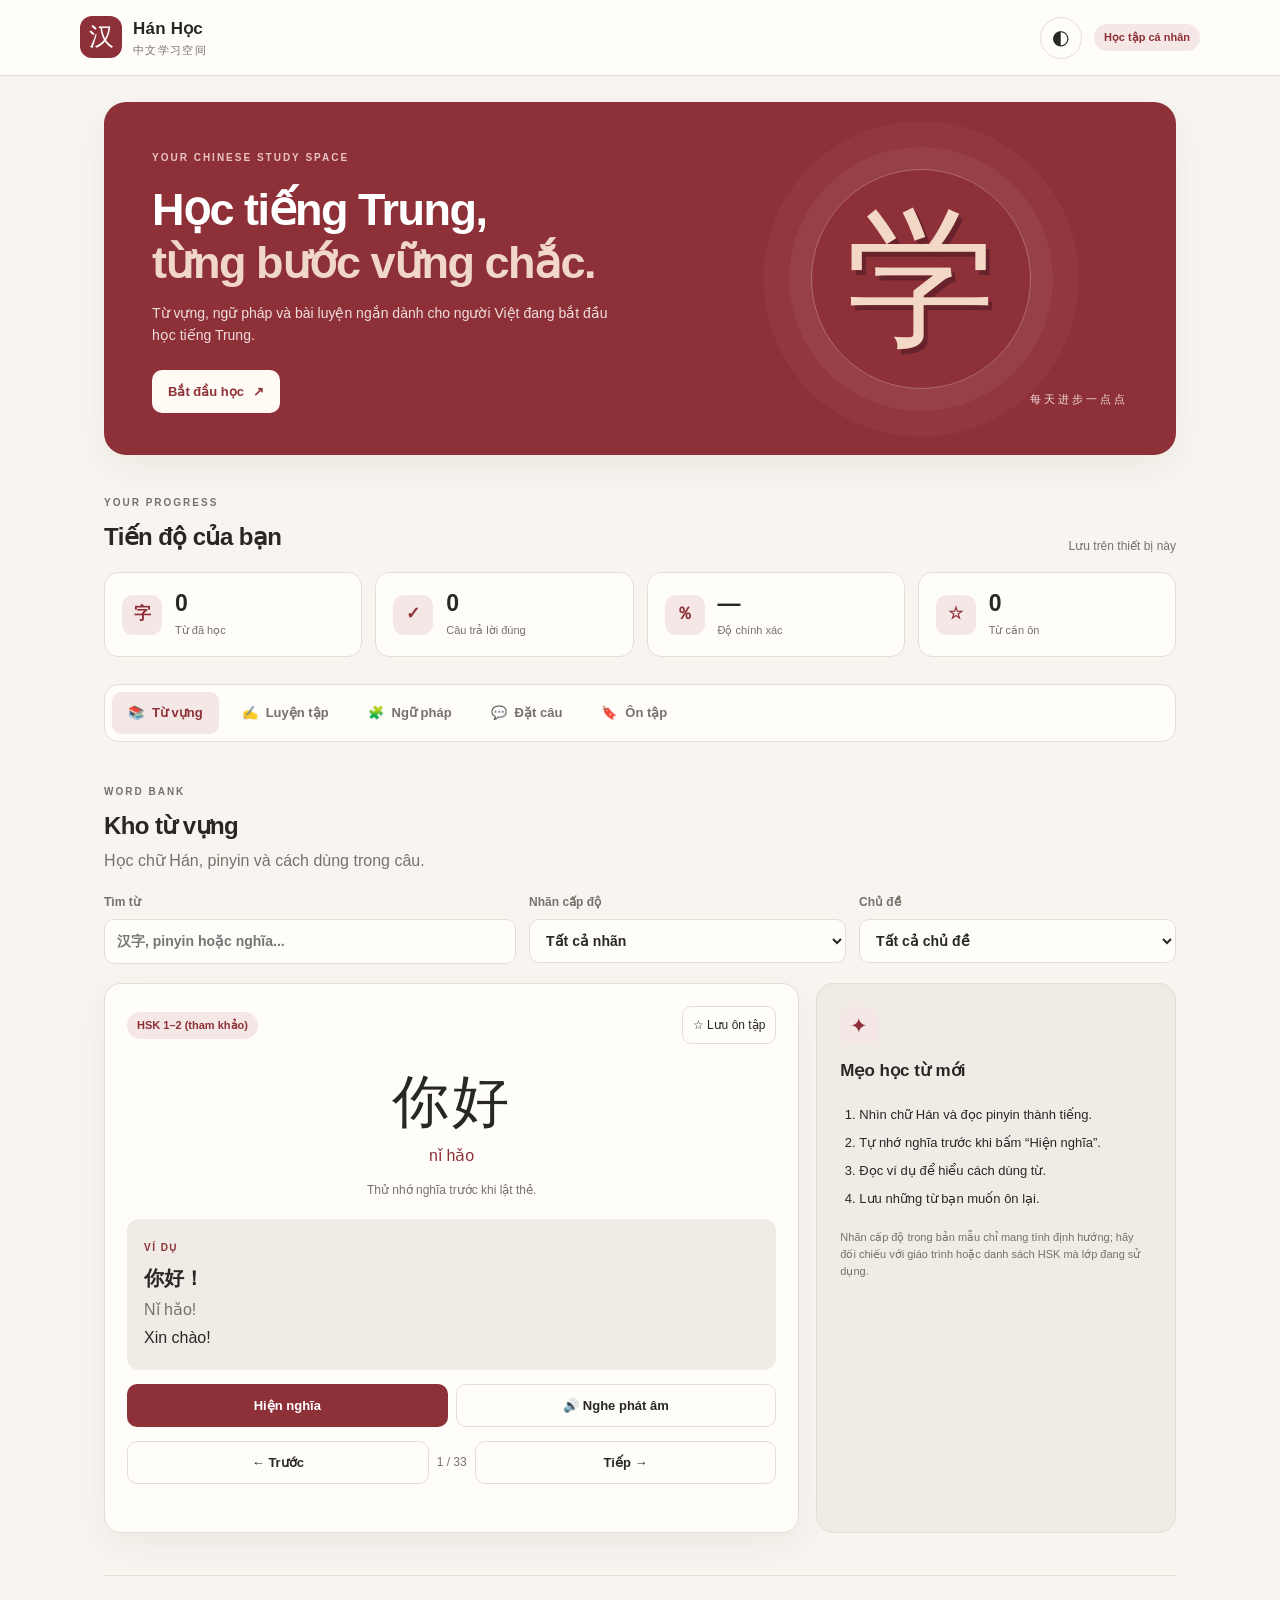
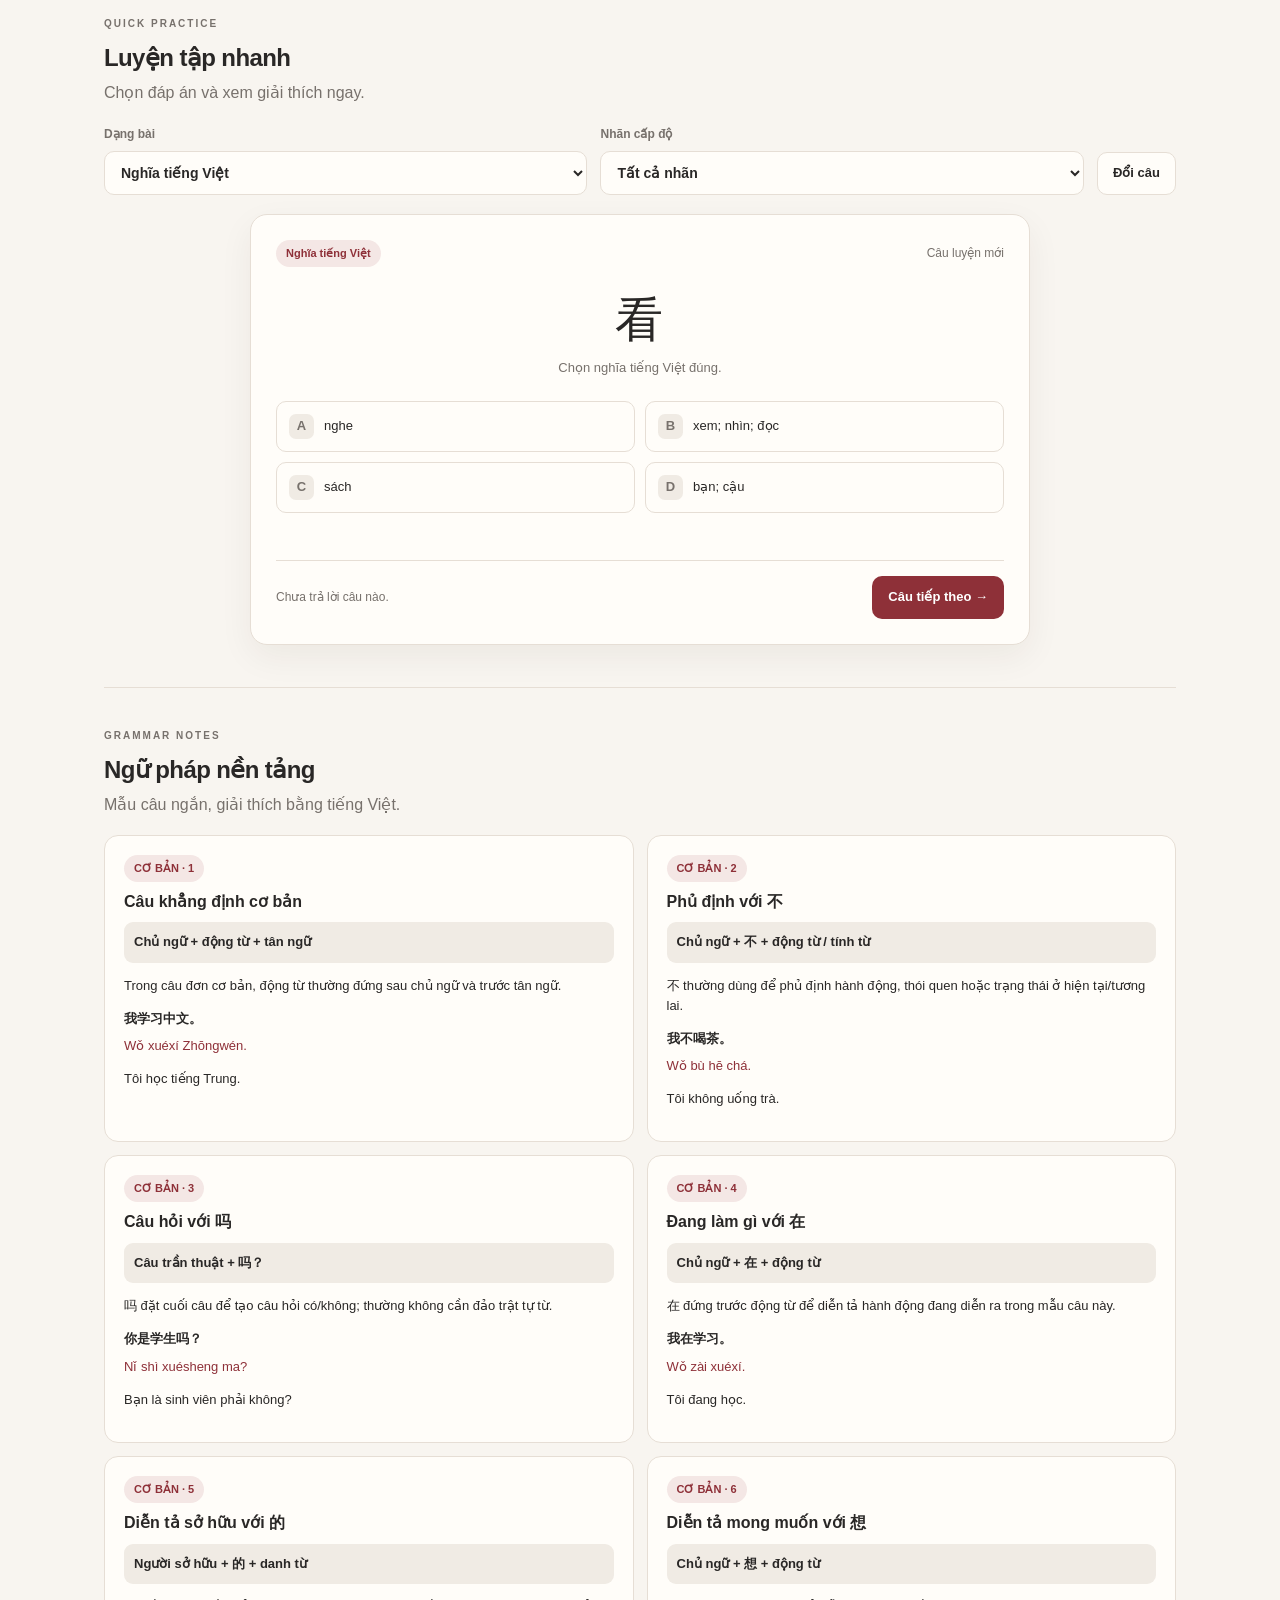
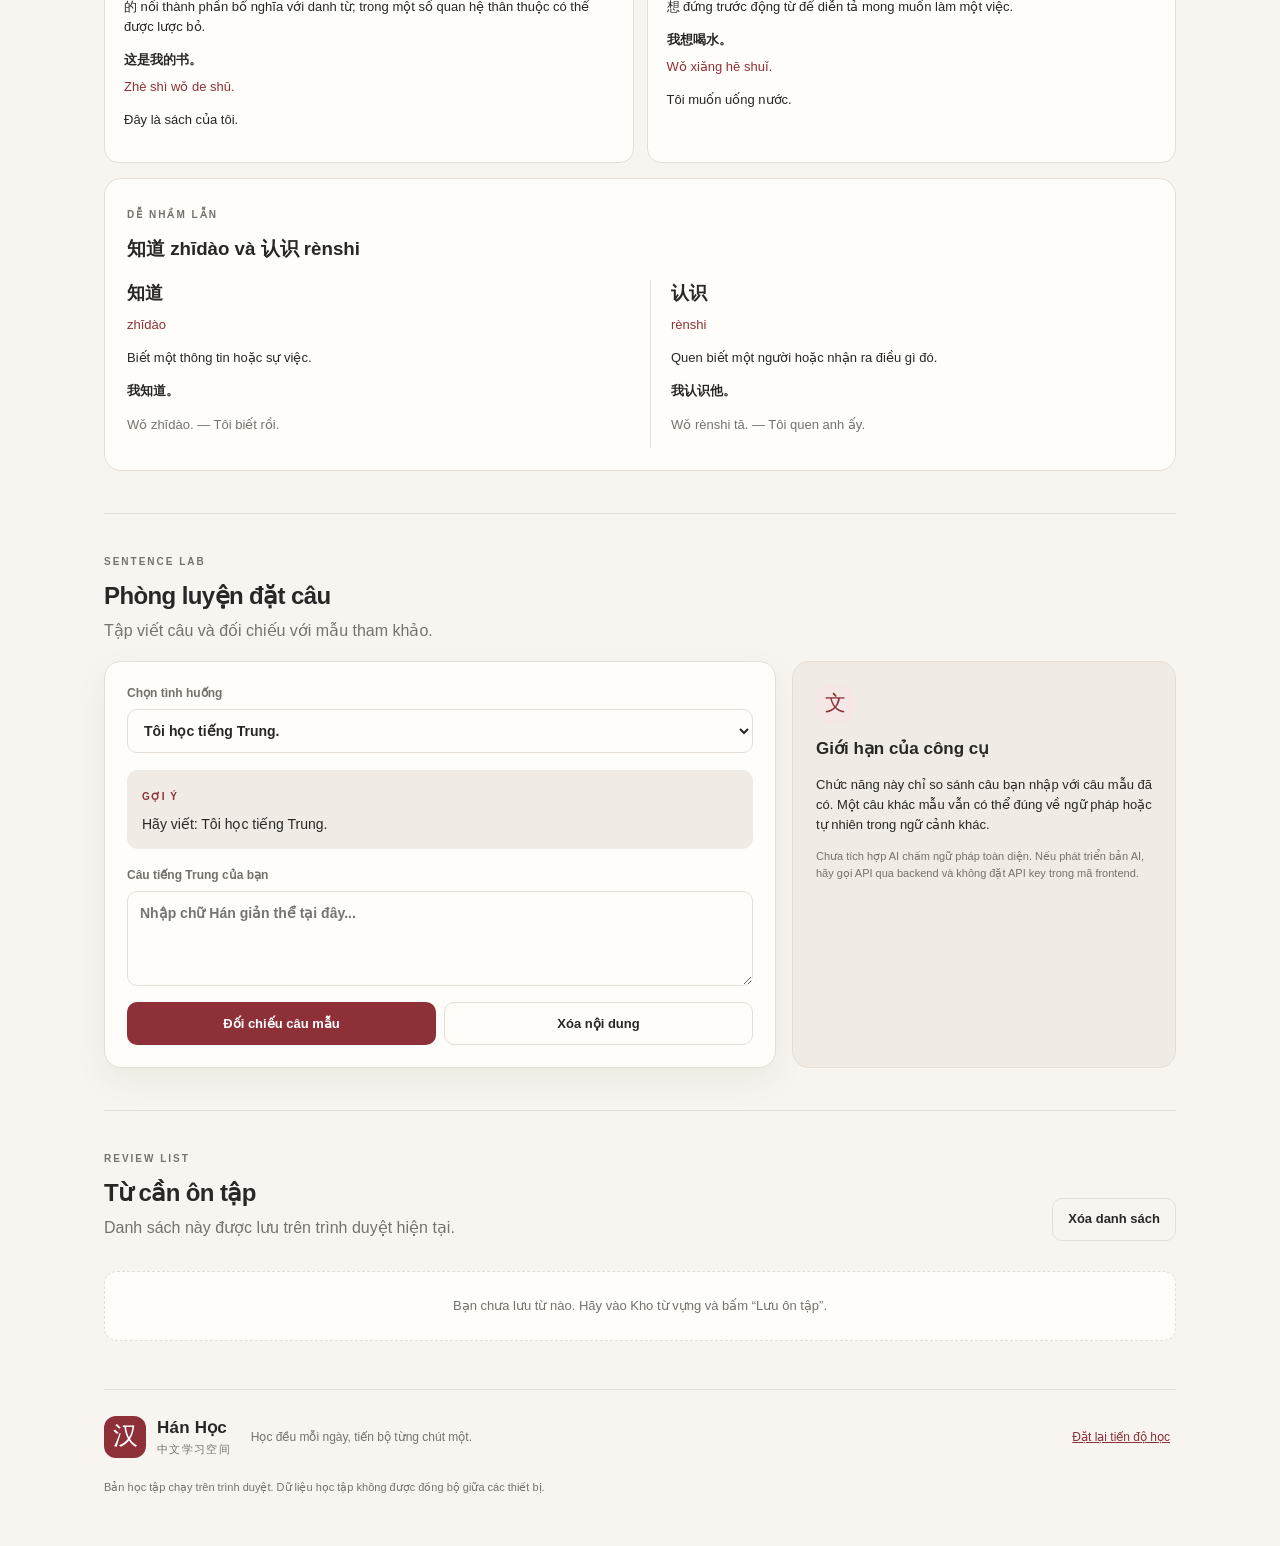
==== index.html @ ebfc836d "Add files via upload" ====
<!doctype html>
<html lang="vi">
<head>
  <meta charset="utf-8">
  <meta name="viewport" content="width=device-width, initial-scale=1">
  <meta name="theme-color" content="#8e3038">
  <meta name="description" content="Hán Học — công cụ học tiếng Trung cho người Việt: từ vựng, ngữ pháp, luyện tập và ôn tập.">
  <title>Hán Học — 汉学</title>
  <link rel="stylesheet" href="style.css">
  <script src="data.js" defer></script>
  <script src="script.js" defer></script>
</head>
<body>
  <header class="topbar">
    <a class="brand" href="#home" aria-label="Hán Học - trang chủ">
      <span class="brand-mark">汉</span><span><strong>Hán Học</strong><small>中文学习空间</small></span>
    </a>
    <div class="top-actions">
      <button id="themeToggle" class="icon-button" type="button" aria-label="Bật hoặc tắt giao diện tối">◐</button>
      <span class="local-badge">Học tập cá nhân</span>
    </div>
  </header>

  <main class="container">
    <section id="home" class="hero">
      <div class="hero-copy">
        <span class="eyebrow">YOUR CHINESE STUDY SPACE</span>
        <h1>Học tiếng Trung,<br><em>từng bước vững chắc.</em></h1>
        <p>Từ vựng, ngữ pháp và bài luyện ngắn dành cho người Việt đang bắt đầu học tiếng Trung.</p>
        <a class="button button-light" href="#vocabulary">Bắt đầu học <span aria-hidden="true">↗</span></a>
      </div>
      <div class="hero-art" aria-hidden="true">
        <span class="art-circle"></span><span class="art-hanzi">学</span>
        <span class="art-caption">每天进步一点点</span>
      </div>
    </section>

    <section class="progress-section" aria-labelledby="progressTitle">
      <div class="section-heading">
        <div><span class="eyebrow">YOUR PROGRESS</span><h2 id="progressTitle">Tiến độ của bạn</h2></div>
        <span class="muted small">Lưu trên thiết bị này</span>
      </div>
      <div class="stats-grid">
        <article class="stat-card"><span class="stat-icon">字</span><div><strong id="statLearned">0</strong><span>Từ đã học</span></div></article>
        <article class="stat-card"><span class="stat-icon">✓</span><div><strong id="statCorrect">0</strong><span>Câu trả lời đúng</span></div></article>
        <article class="stat-card"><span class="stat-icon">％</span><div><strong id="statAccuracy">—</strong><span>Độ chính xác</span></div></article>
        <article class="stat-card"><span class="stat-icon">☆</span><div><strong id="statSaved">0</strong><span>Từ cần ôn</span></div></article>
      </div>
    </section>

    <nav class="main-nav" aria-label="Các chức năng học tập">
      <a href="#vocabulary" class="nav-link active" data-section="vocabulary">📚 <span>Từ vựng</span></a>
      <a href="#practice" class="nav-link" data-section="practice">✍️ <span>Luyện tập</span></a>
      <a href="#grammar" class="nav-link" data-section="grammar">🧩 <span>Ngữ pháp</span></a>
      <a href="#sentence" class="nav-link" data-section="sentence">💬 <span>Đặt câu</span></a>
      <a href="#review" class="nav-link" data-section="review">🔖 <span>Ôn tập</span></a>
    </nav>

    <section id="vocabulary" class="content-section">
      <div class="section-heading">
        <div><span class="eyebrow">WORD BANK</span><h2>Kho từ vựng</h2><p class="muted">Học chữ Hán, pinyin và cách dùng trong câu.</p></div>
      </div>
      <div class="filter-row">
        <label class="field-label">Tìm từ<input id="wordSearch" type="search" placeholder="汉字, pinyin hoặc nghĩa..." autocomplete="off"></label>
        <label class="field-label">Nhãn cấp độ<select id="levelFilter"><option value="all">Tất cả nhãn</option><option value="HSK 1–2 (tham khảo)">HSK 1–2 (tham khảo)</option><option value="Từ bổ sung">Từ bổ sung</option></select></label>
        <label class="field-label">Chủ đề<select id="topicFilter"><option value="all">Tất cả chủ đề</option><option value="greeting">Chào hỏi</option><option value="people">Con người</option><option value="study">Học tập</option><option value="time">Thời gian</option><option value="verb">Động từ</option><option value="daily">Sinh hoạt</option></select></label>
      </div>
      <div class="word-layout">
        <article class="word-card" id="wordCard" aria-live="polite">
          <div class="word-card-top"><span class="tag" id="wordLevel">HSK 1–2 (tham khảo)</span><button id="saveWord" class="save-button" type="button" aria-pressed="false">☆ Lưu ôn tập</button></div>
          <div class="word-face"><div class="hanzi" id="wordHanzi">你好</div><div class="pinyin" id="wordPinyin">nǐ hǎo</div><p class="word-meaning hidden" id="wordMeaning">Xin chào</p><p class="reveal-hint" id="revealHint">Thử nhớ nghĩa trước khi lật thẻ.</p></div>
          <div class="example-box"><span class="example-label">VÍ DỤ</span><p class="example-hanzi" id="exampleHanzi">你好！</p><p class="muted" id="examplePinyin">Nǐ hǎo!</p><p id="exampleTranslation">Xin chào!</p></div>
          <div class="card-actions"><button id="revealWord" class="button button-primary" type="button">Hiện nghĩa</button><button id="speakWord" class="button button-secondary" type="button">🔊 Nghe phát âm</button></div>
          <div class="card-actions"><button id="prevWord" class="button button-quiet" type="button">← Trước</button><span id="wordCounter" class="muted small">1 / 1</span><button id="nextWord" class="button button-quiet" type="button">Tiếp →</button></div>
          <p id="wordStatus" class="status-message" role="status"></p>
        </article>
        <aside class="side-note">
          <span class="note-icon">✦</span><h3>Mẹo học từ mới</h3>
          <ol><li>Nhìn chữ Hán và đọc pinyin thành tiếng.</li><li>Tự nhớ nghĩa trước khi bấm “Hiện nghĩa”.</li><li>Đọc ví dụ để hiểu cách dùng từ.</li><li>Lưu những từ bạn muốn ôn lại.</li></ol>
          <p class="muted small">Nhãn cấp độ trong bản mẫu chỉ mang tính định hướng; hãy đối chiếu với giáo trình hoặc danh sách HSK mà lớp đang sử dụng.</p>
        </aside>
      </div>
      <p id="emptyWords" class="empty-state hidden">Không tìm thấy từ phù hợp. Hãy thử từ khóa hoặc bộ lọc khác.</p>
    </section>

    <section id="practice" class="content-section section-divider">
      <div class="section-heading"><div><span class="eyebrow">QUICK PRACTICE</span><h2>Luyện tập nhanh</h2><p class="muted">Chọn đáp án và xem giải thích ngay.</p></div></div>
      <div class="practice-toolbar">
        <label class="field-label">Dạng bài<select id="quizType"><option value="meaning">Nghĩa tiếng Việt</option><option value="pinyin">Pinyin</option><option value="sentence">Hoàn thành câu</option></select></label>
        <label class="field-label">Nhãn cấp độ<select id="quizLevel"><option value="all">Tất cả nhãn</option><option value="HSK 1–2 (tham khảo)">HSK 1–2 (tham khảo)</option><option value="Từ bổ sung">Từ bổ sung</option></select></label>
        <button id="newQuiz" type="button" class="button button-secondary">Đổi câu</button>
      </div>
      <article class="quiz-card">
        <div class="quiz-meta"><span class="tag" id="quizTag">Từ vựng</span><span id="quizNumber" class="muted small">Câu mới</span></div>
        <div id="quizPrompt" class="quiz-prompt"><div class="hanzi">谢谢</div><p>Chọn nghĩa đúng.</p></div>
        <div id="quizOptions" class="quiz-options"></div>
        <div id="quizFeedback" class="feedback" role="status" aria-live="polite"></div>
        <div class="quiz-footer"><span id="quizScore" class="muted small">Chưa trả lời câu nào.</span><button id="nextQuiz" class="button button-primary" type="button" disabled>Câu tiếp theo →</button></div>
      </article>
    </section>

    <section id="grammar" class="content-section section-divider">
      <div class="section-heading"><div><span class="eyebrow">GRAMMAR NOTES</span><h2>Ngữ pháp nền tảng</h2><p class="muted">Mẫu câu ngắn, giải thích bằng tiếng Việt.</p></div></div>
      <div id="grammarList" class="grammar-grid"></div>
      <article class="compare-card"><span class="eyebrow">DỄ NHẦM LẪN</span><h3>知道 zhīdào và 认识 rènshi</h3><div class="compare-grid"><div><strong>知道</strong><p class="pinyin">zhīdào</p><p>Biết một thông tin hoặc sự việc.</p><p class="example-hanzi">我知道。</p><p class="muted">Wǒ zhīdào. — Tôi biết rồi.</p></div><div><strong>认识</strong><p class="pinyin">rènshi</p><p>Quen biết một người hoặc nhận ra điều gì đó.</p><p class="example-hanzi">我认识他。</p><p class="muted">Wǒ rènshi tā. — Tôi quen anh ấy.</p></div></div></article>
    </section>

    <section id="sentence" class="content-section section-divider">
      <div class="section-heading"><div><span class="eyebrow">SENTENCE LAB</span><h2>Phòng luyện đặt câu</h2><p class="muted">Tập viết câu và đối chiếu với mẫu tham khảo.</p></div></div>
      <div class="sentence-layout">
        <article class="sentence-card">
          <label class="field-label">Chọn tình huống<select id="sentencePattern"><option value="study">Tôi học tiếng Trung.</option><option value="like">Tôi thích uống trà.</option><option value="question">Bạn là sinh viên phải không?</option><option value="negative">Tôi không uống cà phê.</option><option value="custom">Tự đặt câu</option></select></label>
          <div class="prompt-box"><span class="example-label">GỢI Ý</span><p id="sentencePrompt">Hãy viết: Tôi học tiếng Trung.</p></div>
          <label class="field-label">Câu tiếng Trung của bạn<textarea id="sentenceInput" rows="3" placeholder="Nhập chữ Hán giản thể tại đây..."></textarea></label>
          <div class="card-actions"><button id="checkSentence" class="button button-primary" type="button">Đối chiếu câu mẫu</button><button id="clearSentence" class="button button-quiet" type="button">Xóa nội dung</button></div>
          <div id="sentenceResult" class="result-box" role="status" aria-live="polite"></div>
        </article>
        <aside class="side-note"><span class="note-icon">文</span><h3>Giới hạn của công cụ</h3><p>Chức năng này chỉ so sánh câu bạn nhập với câu mẫu đã có. Một câu khác mẫu vẫn có thể đúng về ngữ pháp hoặc tự nhiên trong ngữ cảnh khác.</p><p class="muted small">Chưa tích hợp AI chấm ngữ pháp toàn diện. Nếu phát triển bản AI, hãy gọi API qua backend và không đặt API key trong mã frontend.</p></aside>
      </div>
    </section>

    <section id="review" class="content-section section-divider">
      <div class="section-heading"><div><span class="eyebrow">REVIEW LIST</span><h2>Từ cần ôn tập</h2><p class="muted">Danh sách này được lưu trên trình duyệt hiện tại.</p></div><button id="clearSaved" class="button button-quiet" type="button">Xóa danh sách</button></div>
      <div id="reviewList" class="review-list"></div>
      <p id="reviewEmpty" class="empty-state">Bạn chưa lưu từ nào. Hãy vào Kho từ vựng và bấm “Lưu ôn tập”.</p>
    </section>

    <footer class="footer"><a class="brand footer-brand" href="#home"><span class="brand-mark">汉</span><span><strong>Hán Học</strong><small>中文学习空间</small></span></a><p>Học đều mỗi ngày, tiến bộ từng chút một.</p><button id="resetProgress" class="text-button" type="button">Đặt lại tiến độ học</button><p class="tiny muted">Bản học tập chạy trên trình duyệt. Dữ liệu học tập không được đồng bộ giữa các thiết bị.</p></footer>
  </main>
  <div id="toast" class="toast" role="status" aria-live="polite"></div>
</body>
</html>
---- style.css ----
:root{--bg:#f8f5f0;--surface:#fffdf9;--surface-2:#f0ebe4;--text:#292726;--muted:#77716c;--line:#e6ded5;--red:#8e3038;--red-dark:#70232b;--red-soft:#f4e7e5;--green:#28774a;--shadow:0 12px 34px rgba(55,35,25,.06)}
*{box-sizing:border-box}html{scroll-behavior:smooth;scroll-padding-top:90px}body{margin:0;background:var(--bg);color:var(--text);font-family:Inter,-apple-system,BlinkMacSystemFont,"Segoe UI","Noto Sans",Arial,sans-serif;line-height:1.55}button,input,select,textarea{font:inherit}button,a,select{touch-action:manipulation}a{color:inherit;text-decoration:none}button{cursor:pointer}button:focus-visible,a:focus-visible,input:focus-visible,select:focus-visible,textarea:focus-visible{outline:3px solid #bd777b;outline-offset:2px}.topbar{height:76px;display:flex;align-items:center;justify-content:space-between;padding:0 max(22px,calc((100% - 1120px)/2));border-bottom:1px solid var(--line);background:var(--surface)}.brand{display:flex;align-items:center;gap:11px}.brand-mark{display:grid;place-items:center;width:42px;height:42px;background:var(--red);color:#fff;border-radius:12px;font-size:25px;font-family:"Noto Serif SC",serif}.brand strong,.brand small{display:block}.brand strong{font-size:17px;letter-spacing:.2px}.brand small{font-size:11px;color:var(--muted);letter-spacing:1.3px}.top-actions{display:flex;align-items:center;gap:12px}.icon-button{border:1px solid var(--line);background:var(--surface);border-radius:50%;width:42px;height:42px;font-size:20px;color:var(--text)}.local-badge,.tag{display:inline-flex;align-items:center;border-radius:999px;padding:5px 10px;font-size:11px;background:var(--red-soft);color:var(--red);font-weight:650}.container{max-width:1120px;margin:auto;padding:26px 24px 50px}.hero{min-height:310px;display:grid;grid-template-columns:1.15fr .85fr;overflow:hidden;position:relative;background:var(--red);color:#fff;border-radius:22px;padding:42px 48px;box-shadow:var(--shadow)}.eyebrow{font-size:10px;letter-spacing:2px;font-weight:750;color:var(--muted)}.hero .eyebrow{color:#e8c5c4}.hero h1{font-size:clamp(30px,4vw,45px);line-height:1.18;letter-spacing:-1.5px;margin:14px 0}.hero h1 em{font-style:normal;color:#f1d7c9}.hero-copy>p{max-width:480px;color:#f0dedd;font-size:14px;margin:0 0 24px}.button{display:inline-flex;align-items:center;justify-content:center;gap:9px;min-height:43px;border:1px solid transparent;border-radius:10px;padding:10px 15px;font-size:13px;font-weight:700;transition:transform .15s,background .15s}.button:active{transform:scale(.98)}.button-light{background:#fffaf4;color:var(--red)}.button-primary{background:var(--red);color:white}.button-primary:hover{background:var(--red-dark)}.button-secondary{background:var(--surface);border-color:var(--line);color:var(--text)}.button-quiet{background:transparent;border-color:var(--line);color:var(--text)}.hero-art{display:flex;align-items:center;justify-content:center;position:relative;min-height:210px}.art-circle{position:absolute;width:220px;height:220px;border:1px solid #ffffff4a;border-radius:50%;box-shadow:0 0 0 22px #ffffff0b,0 0 0 48px #ffffff08}.art-hanzi{position:relative;font-family:"Noto Serif SC","Songti SC",serif;font-size:150px;color:#f3d8c6;line-height:1;text-shadow:4px 5px 0 #68222b}.art-caption{position:absolute;bottom:5px;right:0;font-size:11px;letter-spacing:3px;color:#f0dedd}.progress-section{margin:34px 0 27px}.section-heading{display:flex;justify-content:space-between;align-items:end;gap:16px;margin-bottom:17px}.section-heading h2{font-size:24px;letter-spacing:-.6px;margin:4px 0 0}.section-heading p{margin:5px 0 0}.muted{color:var(--muted)}.small{font-size:12px}.stats-grid{display:grid;grid-template-columns:repeat(4,minmax(0,1fr));gap:13px}.stat-card{display:flex;align-items:center;gap:13px;padding:17px;border:1px solid var(--line);border-radius:14px;background:var(--surface)}.stat-icon{width:40px;height:40px;display:grid;place-items:center;background:var(--red-soft);color:var(--red);border-radius:11px;font-weight:800;font-size:17px}.stat-card strong,.stat-card span:not(.stat-icon){display:block}.stat-card strong{font-size:23px;line-height:1.2}.stat-card div span{font-size:11px;color:var(--muted);margin-top:4px}.main-nav{display:flex;gap:7px;padding:7px;border:1px solid var(--line);border-radius:14px;background:var(--surface);overflow-x:auto;margin:27px 0 36px}.nav-link{display:flex;align-items:center;gap:8px;white-space:nowrap;padding:11px 16px;border-radius:9px;color:var(--muted);font-size:13px;font-weight:650}.nav-link.active,.nav-link:hover{background:var(--red-soft);color:var(--red)}.content-section{scroll-margin-top:22px}.filter-row,.practice-toolbar{display:grid;grid-template-columns:1.3fr 1fr 1fr;gap:13px;margin:19px 0}.field-label{display:flex;flex-direction:column;gap:7px;font-size:12px;font-weight:700;color:var(--muted);min-width:0}.field-label input,.field-label select,.field-label textarea{width:100%;min-width:0;border:1px solid var(--line);border-radius:10px;padding:11px 12px;background:var(--surface);color:var(--text);font-size:14px}.field-label input,.field-label select{min-height:44px}.word-layout{display:grid;grid-template-columns:minmax(0,1.45fr) minmax(240px,.75fr);gap:17px;align-items:stretch}.word-card,.quiz-card,.sentence-card,.side-note,.compare-card{background:var(--surface);border:1px solid var(--line);border-radius:17px;padding:22px;box-shadow:var(--shadow)}.word-card-top{display:flex;align-items:center;justify-content:space-between;gap:10px}.save-button{border:1px solid var(--line);border-radius:9px;padding:8px 10px;background:var(--surface);color:var(--text);font-size:12px;min-height:38px}.save-button.saved{color:var(--red);background:var(--red-soft);border-color:#e2c1c1}.word-face{text-align:center;padding:22px 0 19px}.hanzi{font-family:"Noto Serif SC","Songti SC","SimSun",serif;font-size:57px;line-height:1.25;letter-spacing:3px}.pinyin{color:var(--red);font-size:16px;margin:7px 0}.word-meaning{font-size:17px;font-weight:750;margin:13px 0 5px}.reveal-hint{font-size:12px;color:var(--muted);margin:12px 0 0}.hidden{display:none!important}.example-box{padding:15px 17px;background:var(--surface-2);border-radius:12px}.example-label{font-size:10px;letter-spacing:1.5px;font-weight:800;color:var(--red)}.example-box p{margin:4px 0}.example-hanzi{font-family:"Noto Serif SC","Songti SC","SimSun",serif;font-size:20px;font-weight:650}.card-actions{display:flex;align-items:center;justify-content:space-between;gap:8px;margin-top:14px}.card-actions .button{flex:1}.card-actions .muted{flex:0 0 auto}.status-message{font-size:12px;color:var(--muted);min-height:16px;margin:10px 0 0}.side-note{box-shadow:none;background:var(--surface-2);padding:23px}.note-icon{display:grid;place-items:center;width:38px;height:38px;border-radius:12px;background:var(--red-soft);color:var(--red);font-size:21px}.side-note h3{margin:13px 0 8px;font-size:17px}.side-note p,.side-note li{font-size:13px}.side-note ol{padding-left:19px}.side-note li{padding:4px 0}.side-note .small{font-size:11px}.empty-state{padding:24px;text-align:center;color:var(--muted);background:var(--surface);border:1px dashed var(--line);border-radius:13px;font-size:13px}.section-divider{border-top:1px solid var(--line);padding-top:34px;margin-top:42px}.practice-toolbar{grid-template-columns:1fr 1fr auto;align-items:end}.quiz-card{max-width:780px;margin:0 auto;padding:25px}.quiz-meta{display:flex;justify-content:space-between;align-items:center}.quiz-prompt{text-align:center;padding:23px 0 15px}.quiz-prompt .hanzi{font-size:48px}.quiz-prompt p{margin:8px 0;color:var(--muted);font-size:13px}.quiz-options{display:grid;grid-template-columns:1fr 1fr;gap:10px}.option-button{display:flex;align-items:center;gap:10px;text-align:left;min-height:50px;padding:12px;border:1px solid var(--line);border-radius:10px;background:var(--surface);color:var(--text);font-size:13px}.option-letter{display:grid;place-items:center;width:25px;height:25px;border-radius:7px;background:var(--surface-2);font-weight:800;color:var(--muted);flex-shrink:0}.option-button.correct{border-color:var(--green);background:#e8f3eb;color:var(--green)}.option-button.incorrect{border-color:#b64a4a;background:#f8e9e7;color:#9d3232}.option-button:disabled{cursor:default}.feedback{min-height:23px;font-size:13px;margin-top:14px}.feedback.good{color:var(--green)}.feedback.bad{color:#a33a3a}.quiz-footer{display:flex;align-items:center;justify-content:space-between;gap:10px;border-top:1px solid var(--line);padding-top:15px;margin-top:10px}.grammar-grid{display:grid;grid-template-columns:repeat(2,minmax(0,1fr));gap:13px}.grammar-card{padding:19px;border:1px solid var(--line);border-radius:14px;background:var(--surface)}.grammar-card h3{margin:8px 0;font-size:16px}.grammar-card .formula{background:var(--surface-2);padding:10px;border-radius:9px;font-size:13px;font-weight:700}.grammar-card p{font-size:13px}.grammar-card .example-hanzi{margin-bottom:0}.compare-card{margin-top:15px;box-shadow:none}.compare-card h3{margin:8px 0 17px}.compare-grid{display:grid;grid-template-columns:1fr 1fr;gap:20px}.compare-grid>div+div{border-left:1px solid var(--line);padding-left:20px}.compare-grid strong{font-size:18px}.compare-grid p{font-size:13px}.sentence-layout{display:grid;grid-template-columns:minmax(0,1.4fr) minmax(230px,.8fr);gap:16px}.sentence-card .field-label{margin-bottom:16px}.sentence-card textarea{resize:vertical;min-height:95px}.prompt-box{padding:13px 15px;border-radius:11px;background:var(--surface-2);margin:17px 0}.prompt-box p{margin:6px 0 0;font-size:14px}.result-box{margin-top:14px;font-size:13px;line-height:1.7}.result-box:empty{display:none}.review-list{display:grid;gap:10px}.review-item{display:flex;align-items:center;justify-content:space-between;gap:12px;padding:15px 17px;border:1px solid var(--line);border-radius:12px;background:var(--surface)}.review-item .hanzi-small{font-family:"Noto Serif SC","Songti SC",serif;font-size:25px}.review-item .muted{font-size:12px}.review-actions{display:flex;gap:7px;flex-shrink:0}.mini-button{border:1px solid var(--line);border-radius:8px;padding:8px 10px;background:var(--surface);color:var(--text);font-size:12px;min-height:38px}.footer{margin-top:48px;padding-top:25px;border-top:1px solid var(--line);display:flex;align-items:center;gap:20px;flex-wrap:wrap}.footer>p{font-size:12px;color:var(--muted);margin:0}.footer .tiny{flex-basis:100%;font-size:11px}.text-button{border:0;background:transparent;color:var(--red);font-size:12px;text-decoration:underline;margin-left:auto}.toast{position:fixed;bottom:20px;left:50%;transform:translate(-50%,20px);opacity:0;pointer-events:none;background:#292726;color:white;padding:11px 16px;border-radius:10px;font-size:13px;transition:.2s;max-width:calc(100% - 28px);z-index:10}.toast.show{opacity:1;transform:translate(-50%,0)}body.dark{--bg:#1b1a19;--surface:#252321;--surface-2:#302d2a;--text:#f4eee8;--muted:#b8ada4;--line:#403a36;--red-soft:#492d30;--shadow:0 12px 34px #0002}body.dark .option-button.correct{background:#203c2b}body.dark .option-button.incorrect{background:#482729}
@media(max-width:760px){.topbar{height:67px;padding:0 17px}.local-badge{display:none}.container{padding:17px 15px 35px}.hero{padding:29px 24px;grid-template-columns:1fr;min-height:auto}.hero h1{font-size:35px}.hero-art{min-height:150px;margin-top:8px}.art-circle{width:140px;height:140px}.art-hanzi{font-size:105px}.art-caption{bottom:0;right:10px}.stats-grid{grid-template-columns:repeat(2,minmax(0,1fr));gap:9px}.stat-card{padding:12px;gap:9px}.stat-icon{width:34px;height:34px}.stat-card strong{font-size:20px}.nav-link{padding:10px 12px}.word-layout,.sentence-layout{grid-template-columns:1fr}.filter-row{grid-template-columns:1fr 1fr}.filter-row .field-label:first-child{grid-column:1/-1}.practice-toolbar{grid-template-columns:1fr 1fr}.practice-toolbar .button{grid-column:1/-1}.word-card,.quiz-card,.sentence-card{padding:17px}.side-note{padding:18px}.section-heading h2{font-size:22px}.grammar-grid{grid-template-columns:1fr}.compare-grid{gap:13px}.compare-grid>div+div{padding-left:13px}.footer{gap:13px}.footer>p{flex-basis:100%}.text-button{margin-left:0}}@media(max-width:390px){.hero{padding:25px 19px}.hero h1{font-size:31px}.filter-row{grid-template-columns:1fr}.filter-row .field-label:first-child{grid-column:auto}.quiz-options{grid-template-columns:1fr}.hanzi{font-size:49px}.word-card-top{align-items:flex-start}.save-button{font-size:11px;padding:7px}.compare-grid{grid-template-columns:1fr}.compare-grid>div+div{border-left:0;border-top:1px solid var(--line);padding:13px 0 0}.card-actions{gap:6px}.card-actions .button{padding:9px 8px;font-size:12px}.review-item{align-items:flex-start}.review-actions{flex-direction:column}}@media(prefers-reduced-motion:reduce){html{scroll-behavior:auto}*,*::before,*::after{transition:none!important}}
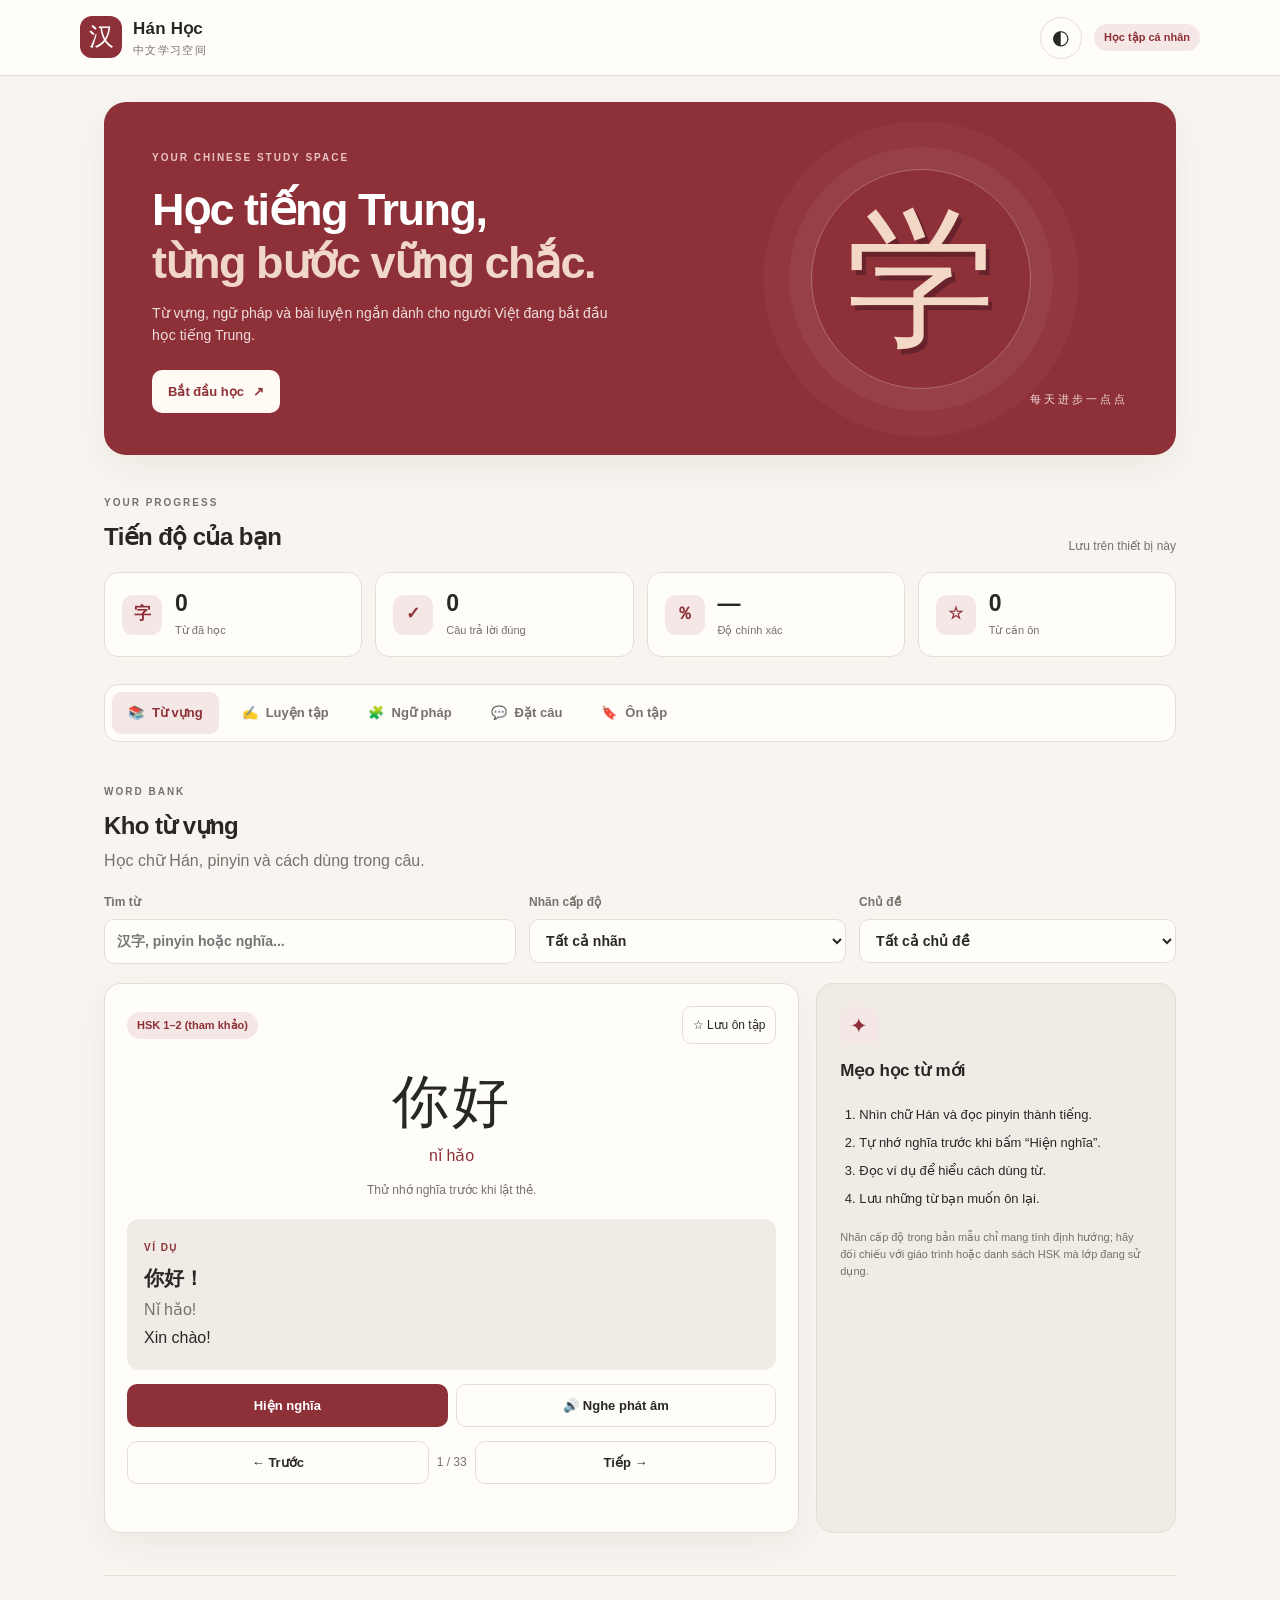
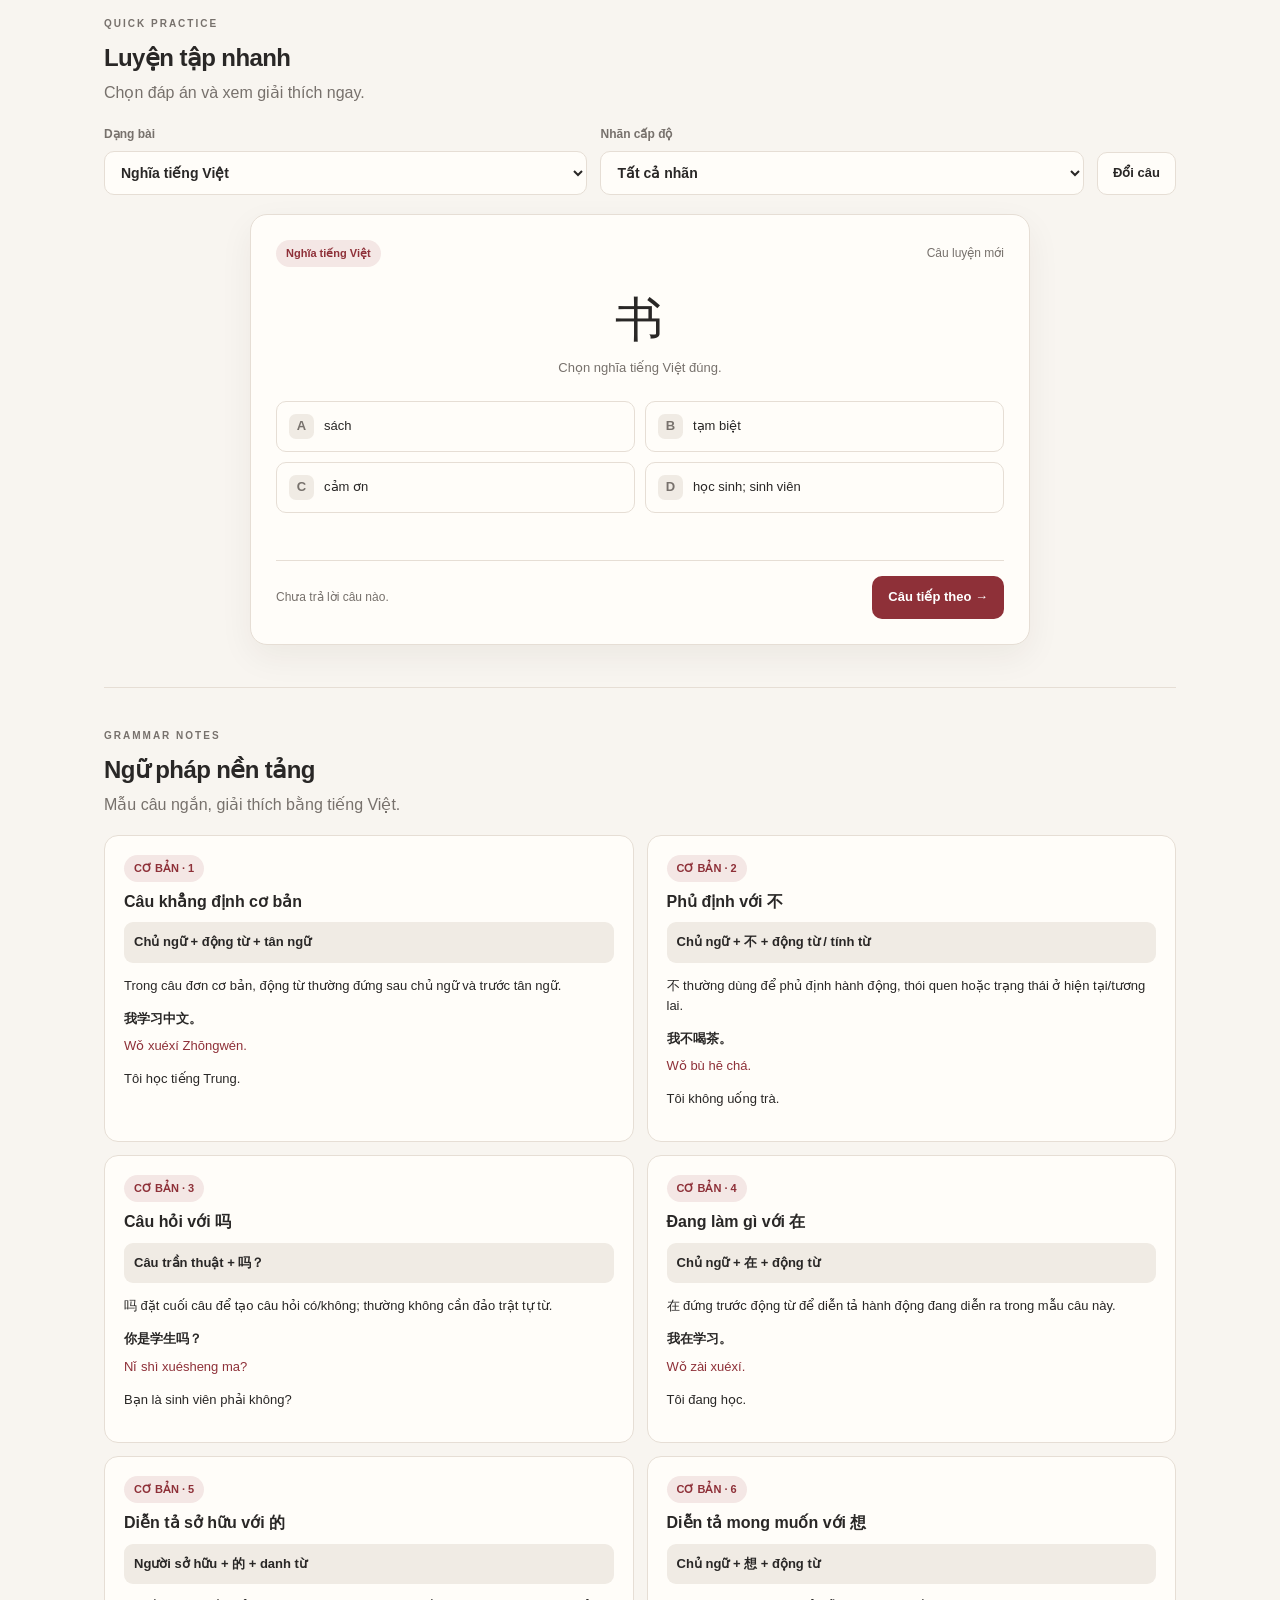
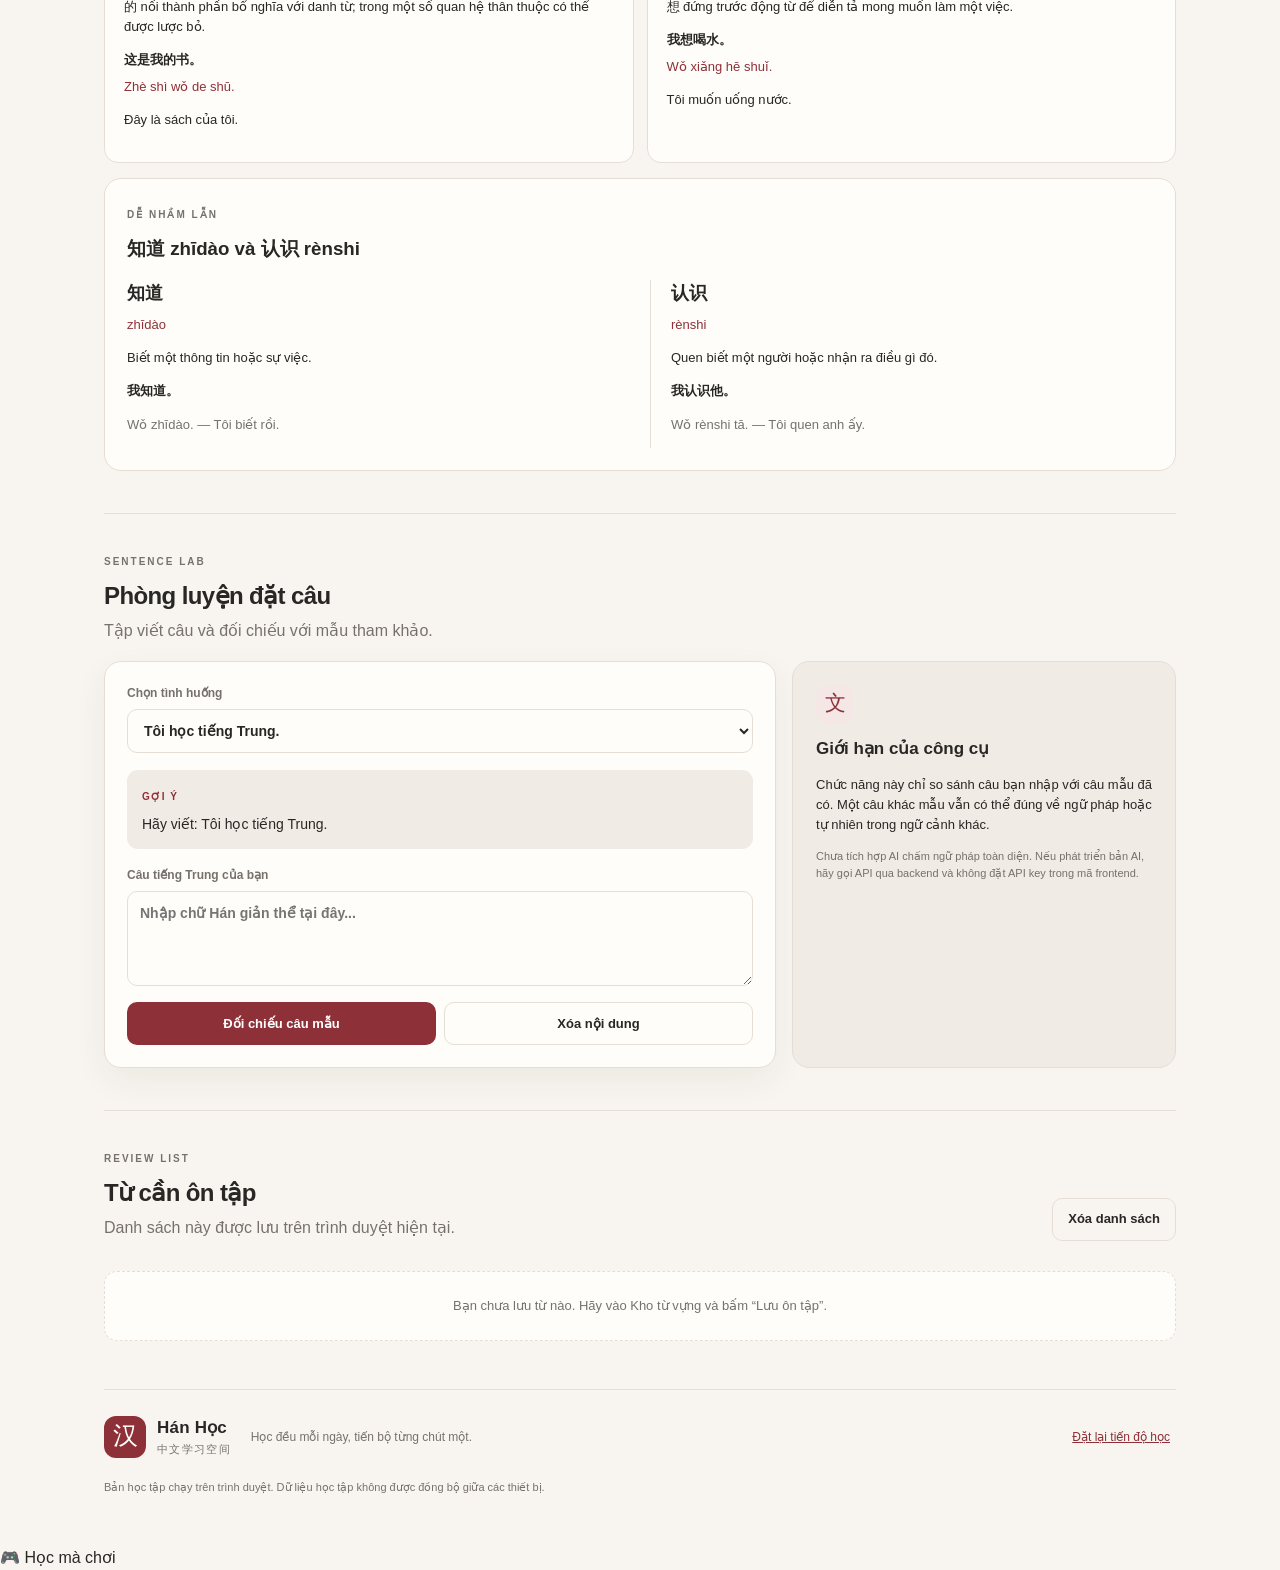
==== commit a5dc0fb1: "Add link to game page in index.html" ====
--- a/index.html
+++ b/index.html
@@ -128,5 +128,6 @@
     <footer class="footer"><a class="brand footer-brand" href="#home"><span class="brand-mark">汉</span><span><strong>Hán Học</strong><small>中文学习空间</small></span></a><p>Học đều mỗi ngày, tiến bộ từng chút một.</p><button id="resetProgress" class="text-button" type="button">Đặt lại tiến độ học</button><p class="tiny muted">Bản học tập chạy trên trình duyệt. Dữ liệu học tập không được đồng bộ giữa các thiết bị.</p></footer>
   </main>
   <div id="toast" class="toast" role="status" aria-live="polite"></div>
+  <a href="./tro-choi.html">🎮 Học mà chơi</a>
 </body>
 </html>
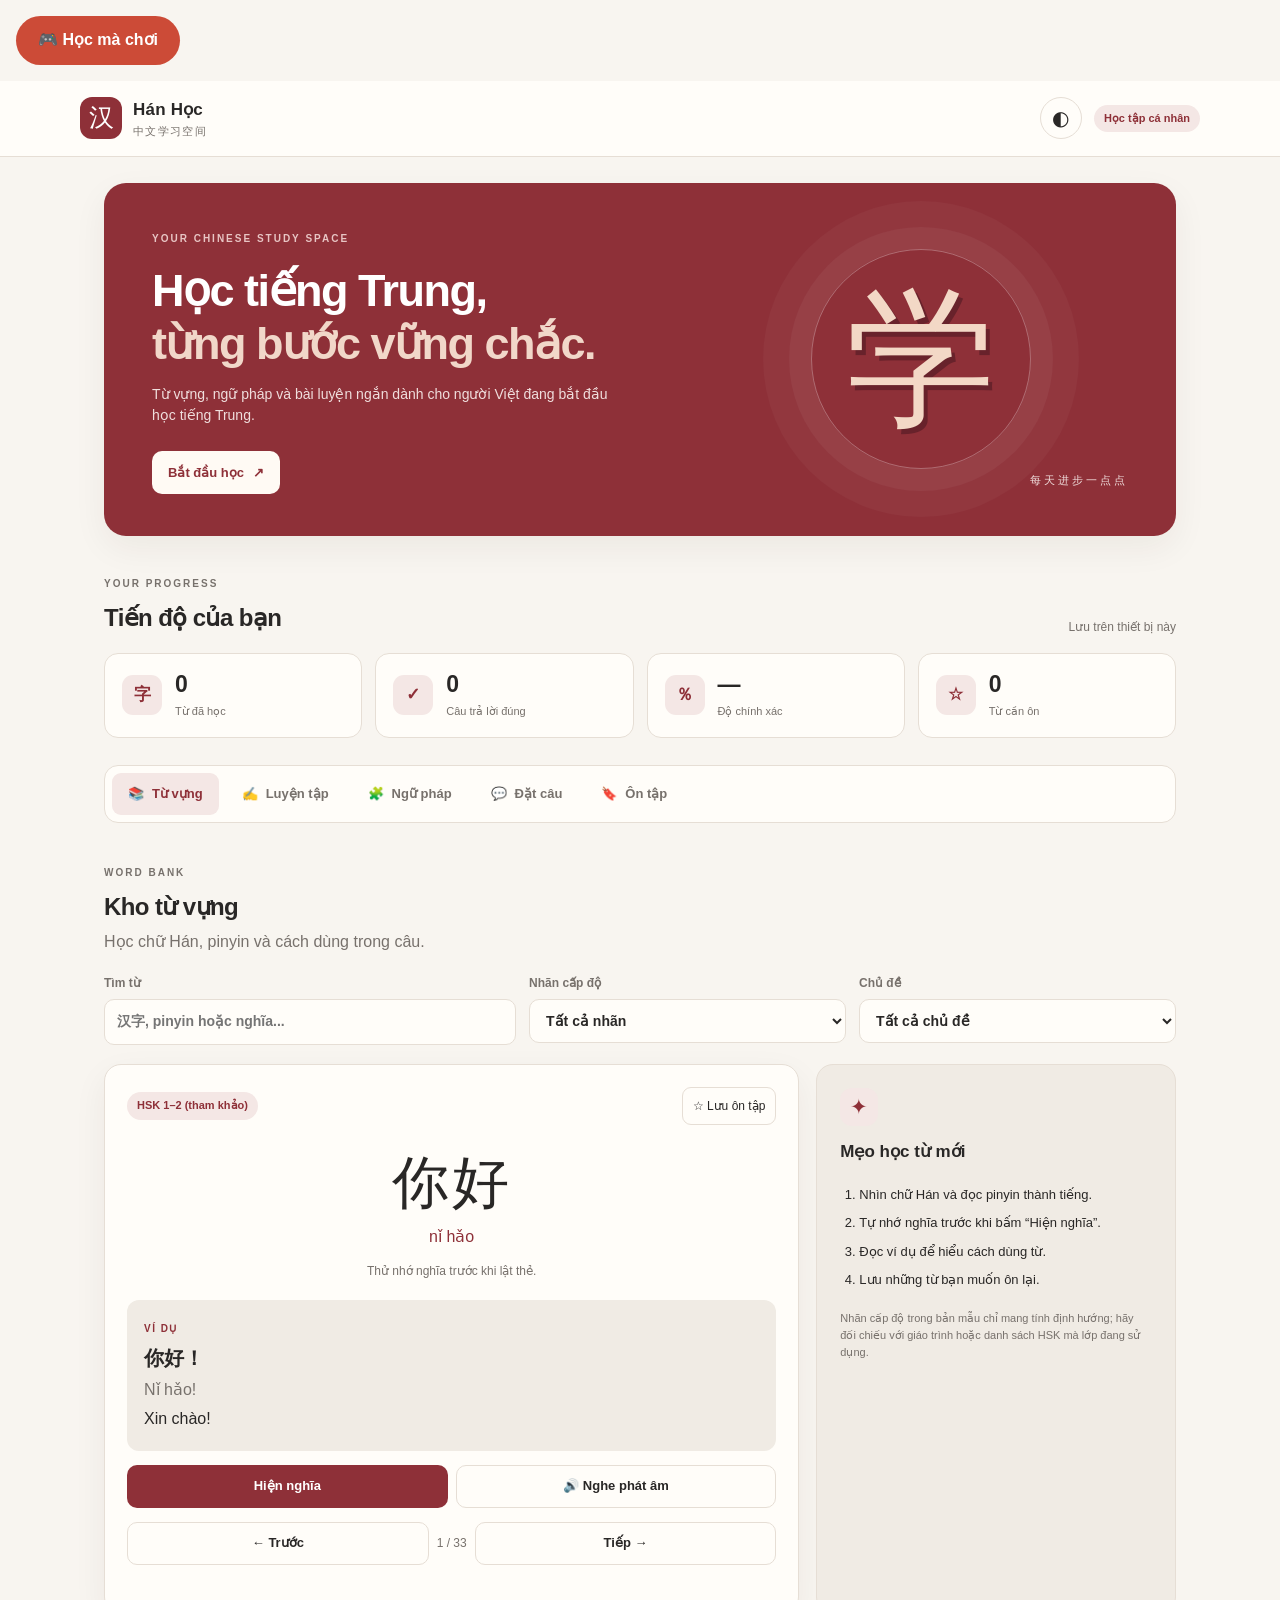
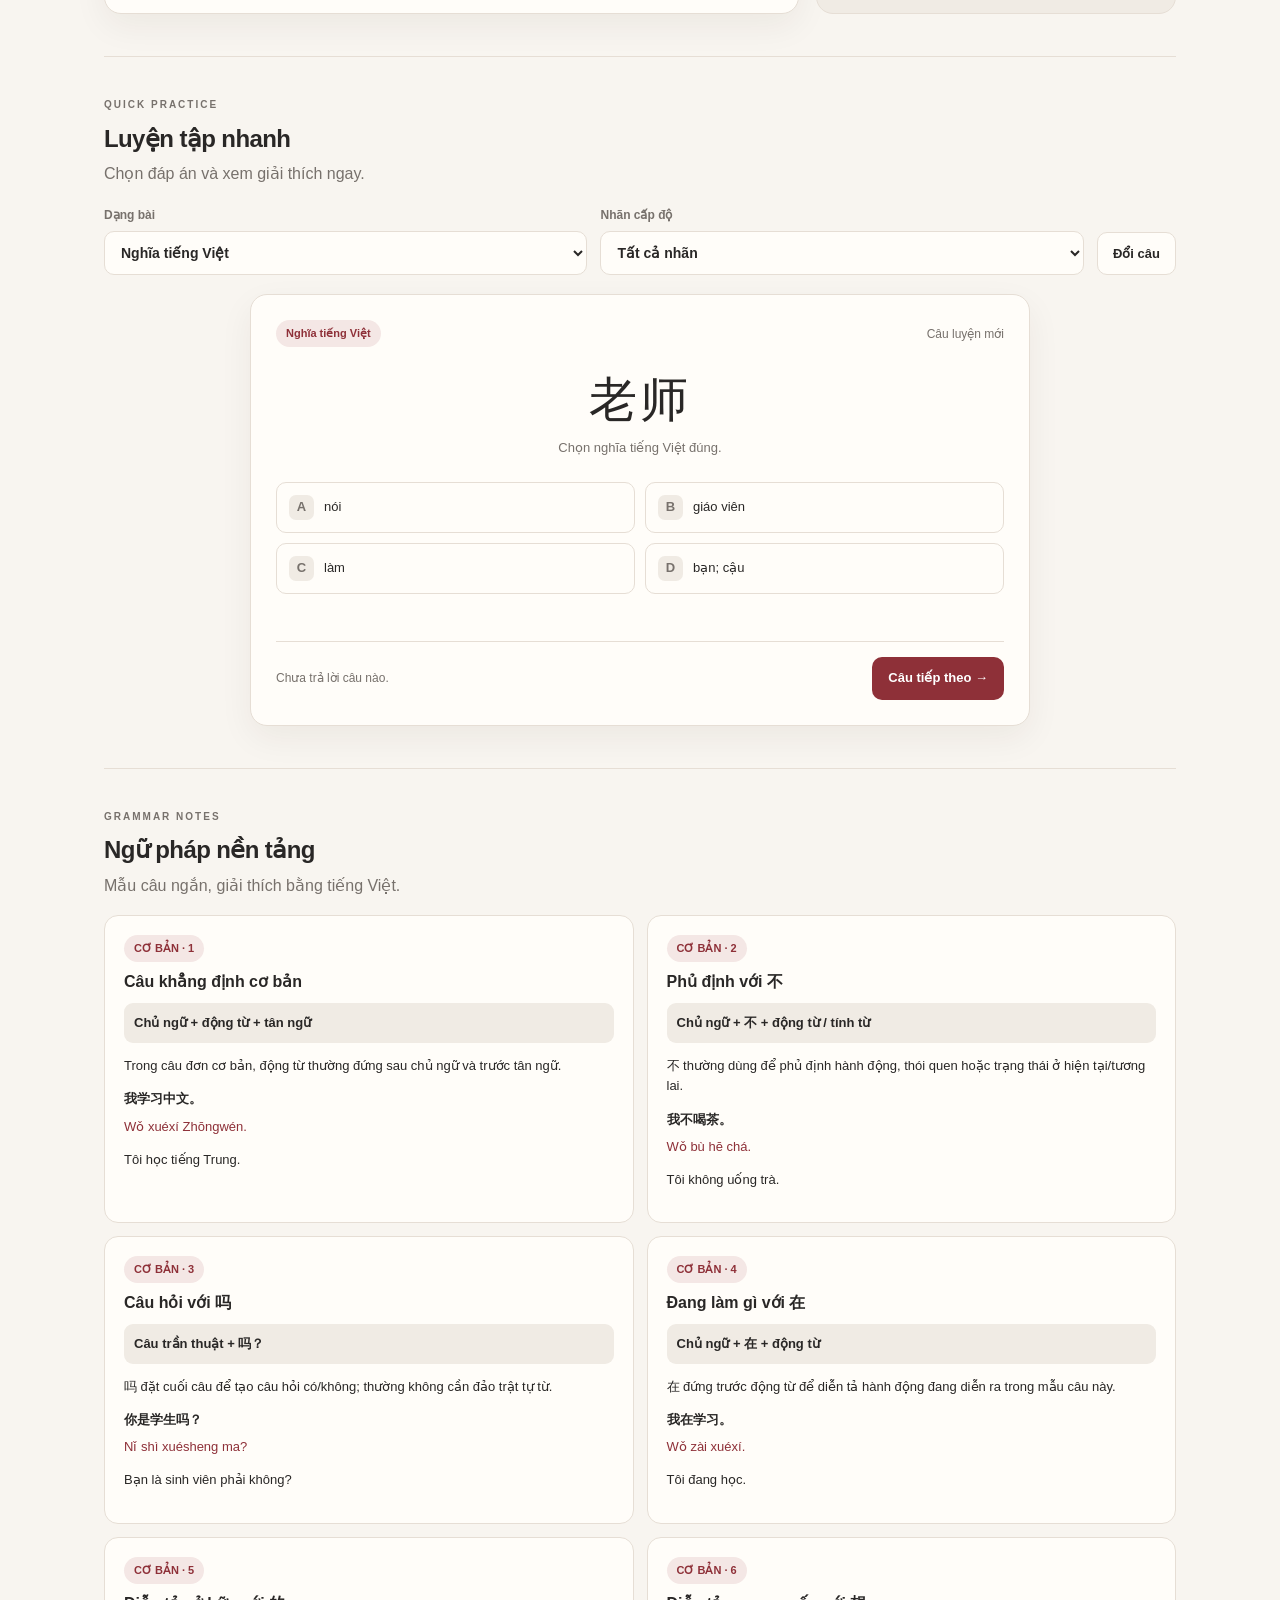
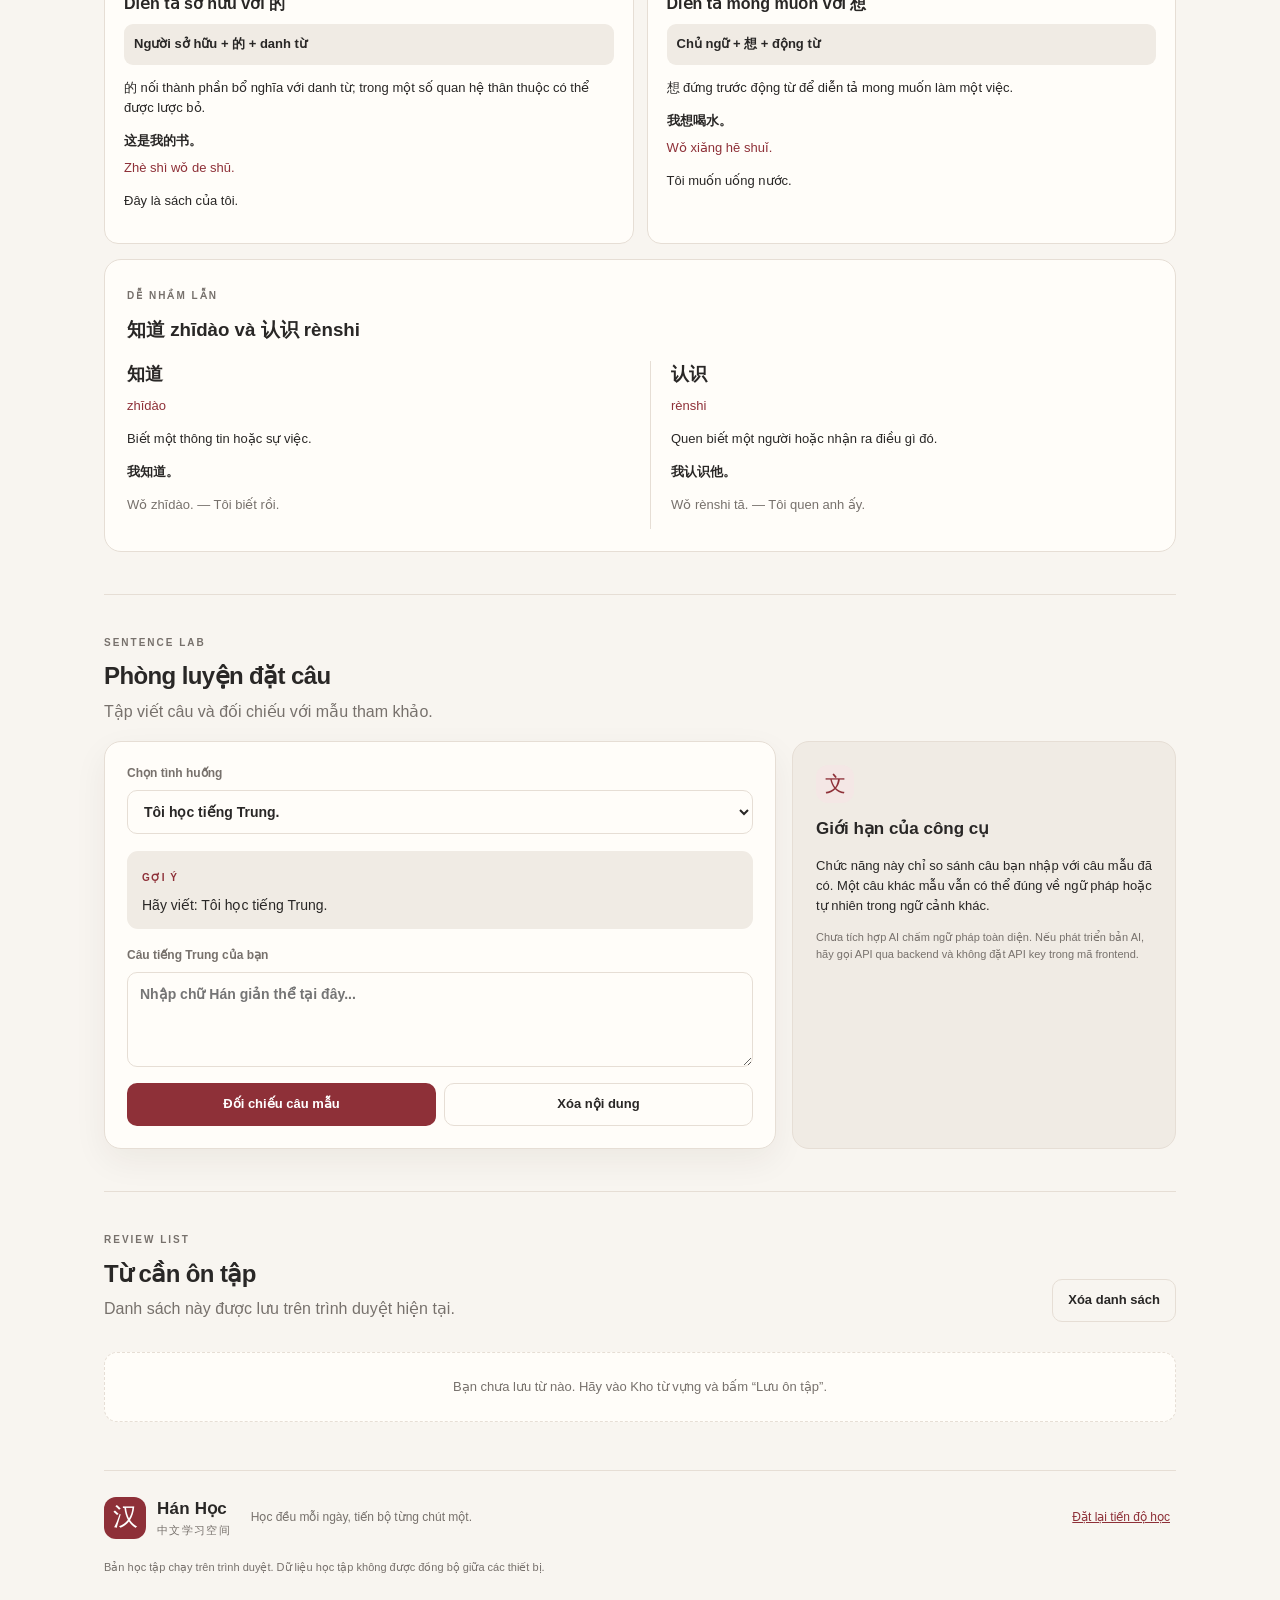
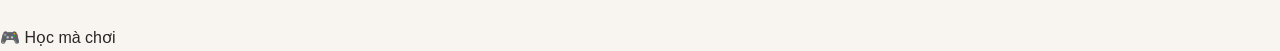
==== commit a9936ded: "Update index.html" ====
--- a/index.html
+++ b/index.html
@@ -11,6 +11,18 @@
   <script src="script.js" defer></script>
 </head>
 <body>
+ <a href="./tro-choi.html" style="
+  display: inline-block;
+  padding: 12px 22px;
+  margin: 16px;
+  background: #cc4b37;
+  color: white;
+  text-decoration: none;
+  border-radius: 30px;
+  font-weight: bold;
+">
+  🎮 Học mà chơi
+</a>
   <header class="topbar">
     <a class="brand" href="#home" aria-label="Hán Học - trang chủ">
       <span class="brand-mark">汉</span><span><strong>Hán Học</strong><small>中文学习空间</small></span>
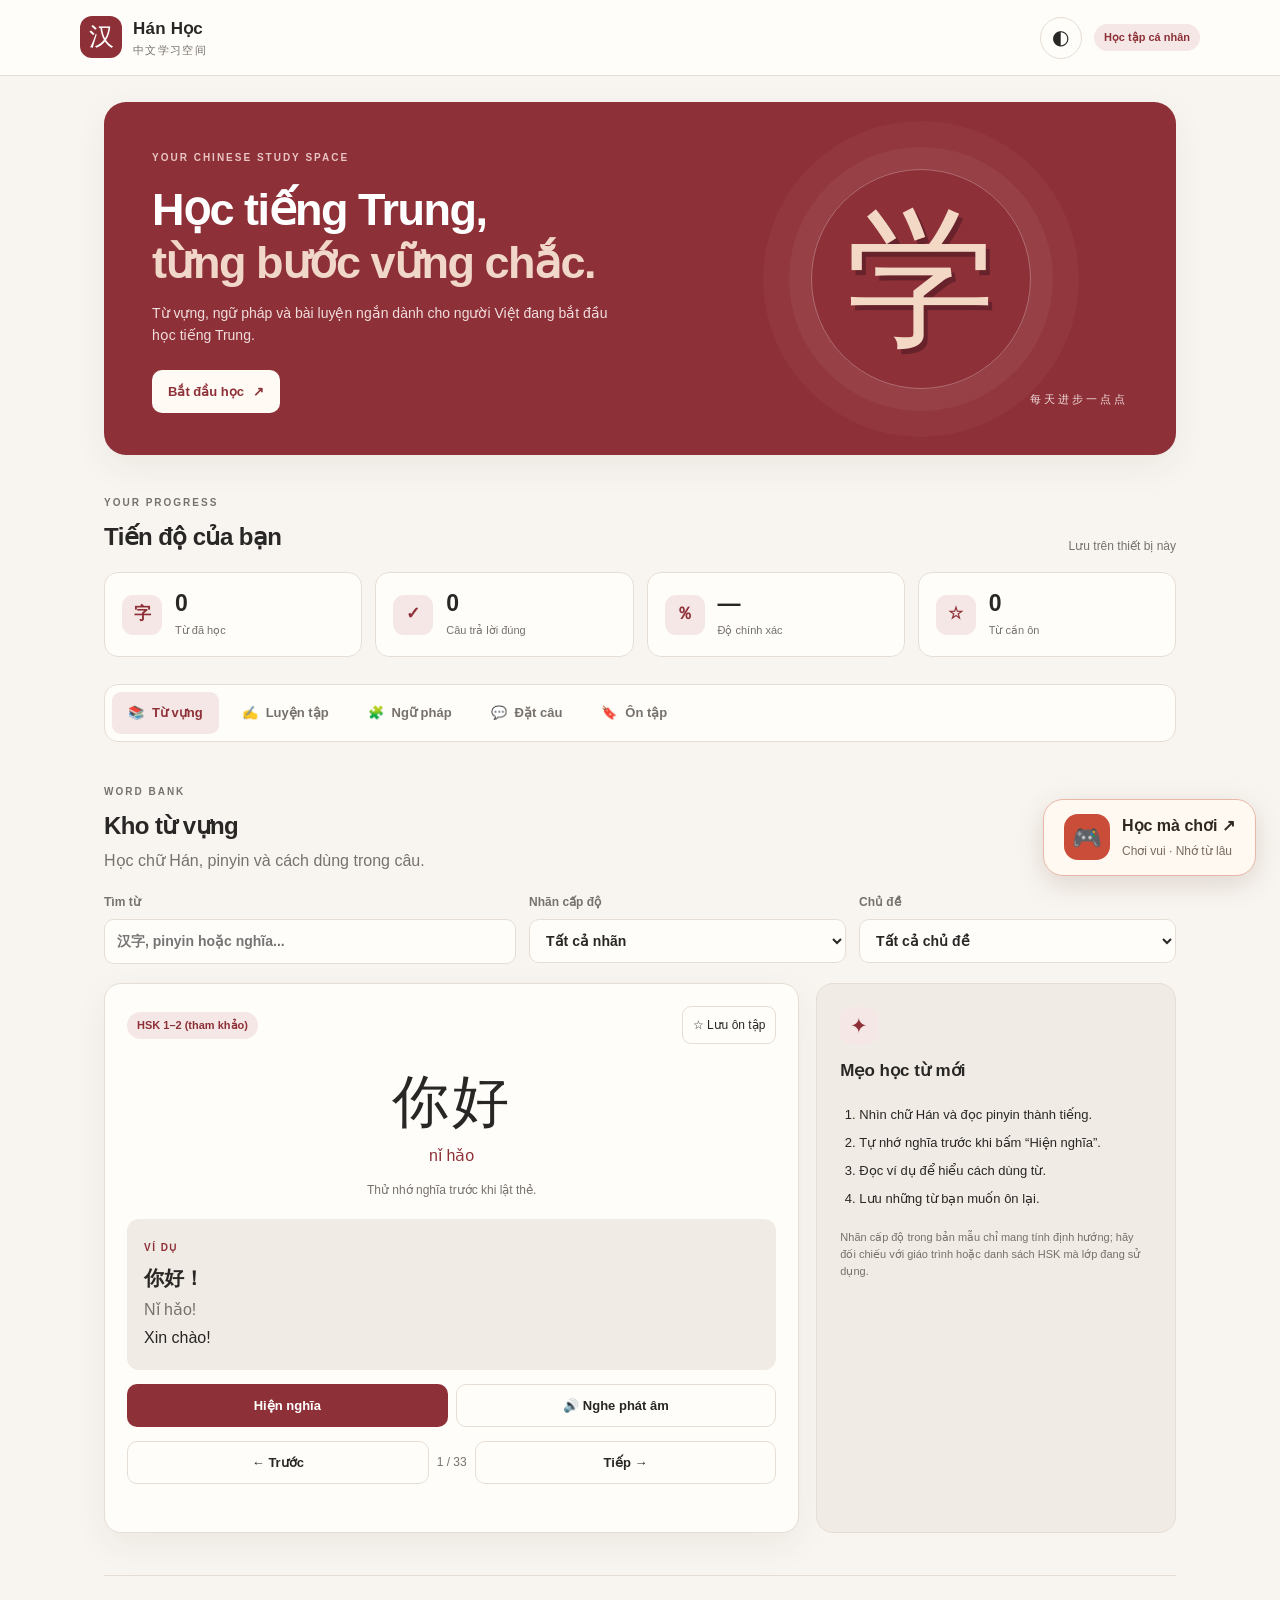
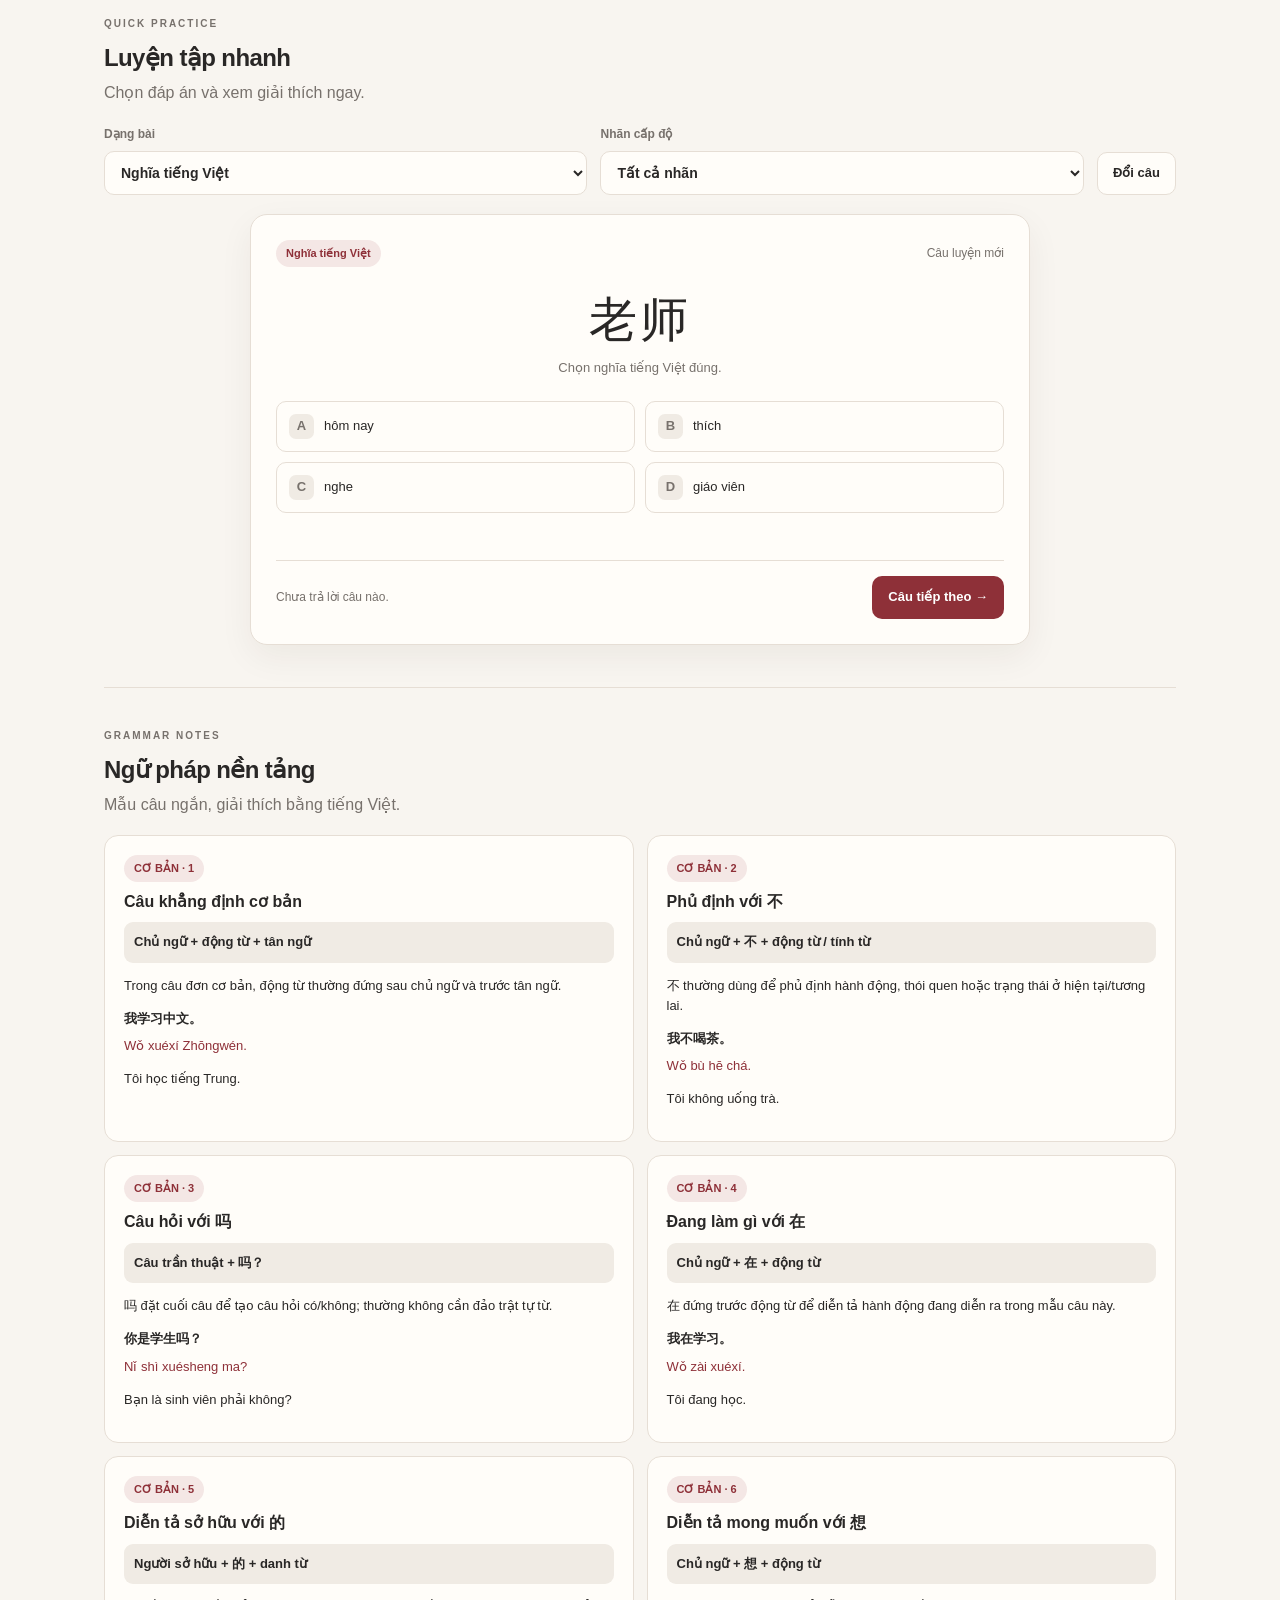
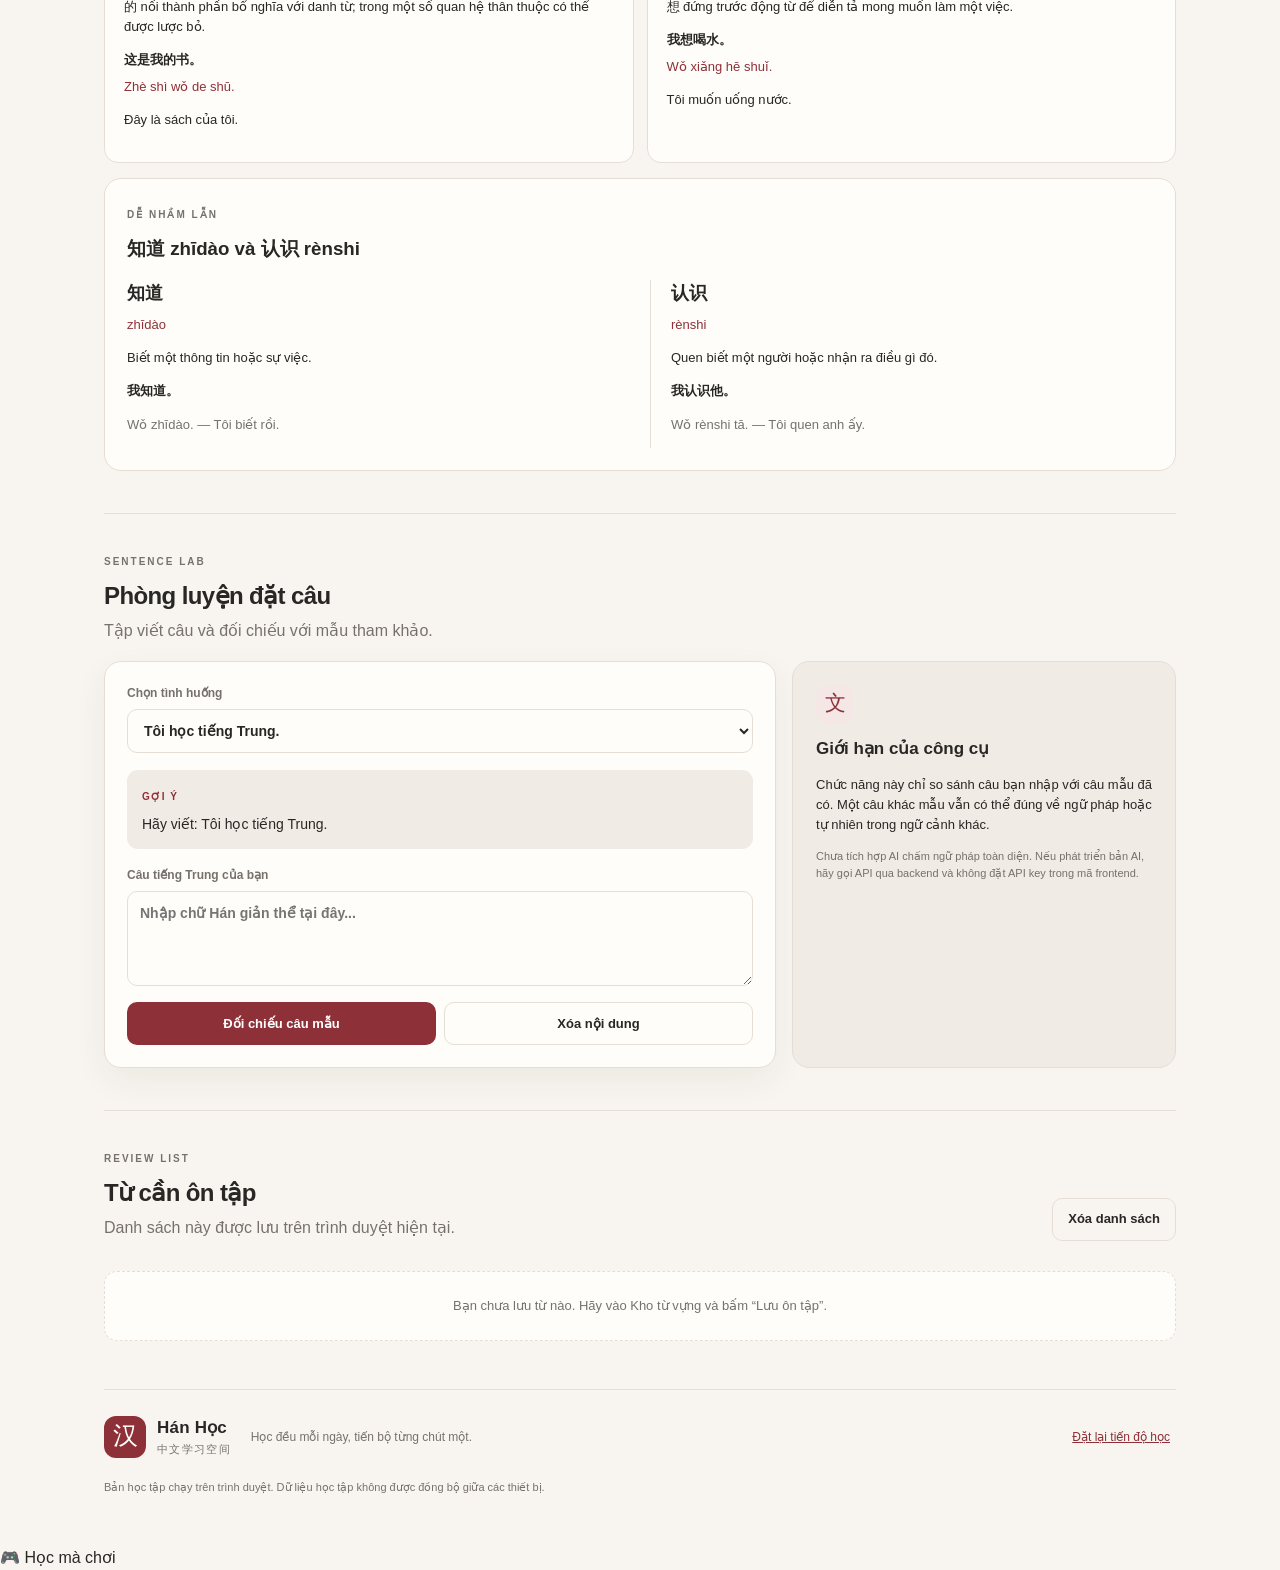
==== commit 08f1daf1: "Update index.html" ====
--- a/index.html
+++ b/index.html
@@ -11,17 +11,71 @@
   <script src="script.js" defer></script>
 </head>
 <body>
- <a href="./tro-choi.html" style="
-  display: inline-block;
-  padding: 12px 22px;
-  margin: 16px;
-  background: #cc4b37;
+ 
+<style>
+.game-entry {
+  position: fixed;
+  right: 24px;
+  bottom: 24px;
+  z-index: 9999;
+  display: flex;
+  align-items: center;
+  gap: 12px;
+  padding: 14px 20px;
+  border: 1px solid #e8b7a8;
+  border-radius: 20px;
+  background: #fff9f2;
+  color: #302820;
+  text-decoration: none;
+  box-shadow: 0 8px 28px rgba(91, 51, 35, .16);
+  font-family: inherit;
+  transition: transform .2s, box-shadow .2s;
+}
+.game-entry:hover {
+  transform: translateY(-3px);
+  box-shadow: 0 12px 32px rgba(91, 51, 35, .22);
+}
+.game-entry-icon {
+  display: grid;
+  place-items: center;
+  width: 46px;
+  height: 46px;
+  border-radius: 14px;
+  background: #c94d39;
   color: white;
-  text-decoration: none;
-  border-radius: 30px;
-  font-weight: bold;
-">
-  🎮 Học mà chơi
+  font-size: 24px;
+}
+.game-entry-title {
+  display: block;
+  font-size: 16px;
+  font-weight: 800;
+}
+.game-entry-desc {
+  display: block;
+  margin-top: 4px;
+  color: #796c60;
+  font-size: 12px;
+}
+@media (max-width: 600px) {
+  .game-entry {
+    right: 14px;
+    bottom: 14px;
+    padding: 11px 14px;
+    gap: 9px;
+  }
+  .game-entry-icon {
+    width: 40px;
+    height: 40px;
+  }
+}
+</style>
+
+<a class="game-entry" href="./tro-choi.html">
+  <span class="game-entry-icon">🎮</span>
+  <span>
+    <span class="game-entry-title">Học mà chơi ↗</span>
+    <span class="game-entry-desc">Chơi vui · Nhớ từ lâu</span>
+  </span>
 </a>
   <header class="topbar">
     <a class="brand" href="#home" aria-label="Hán Học - trang chủ">
